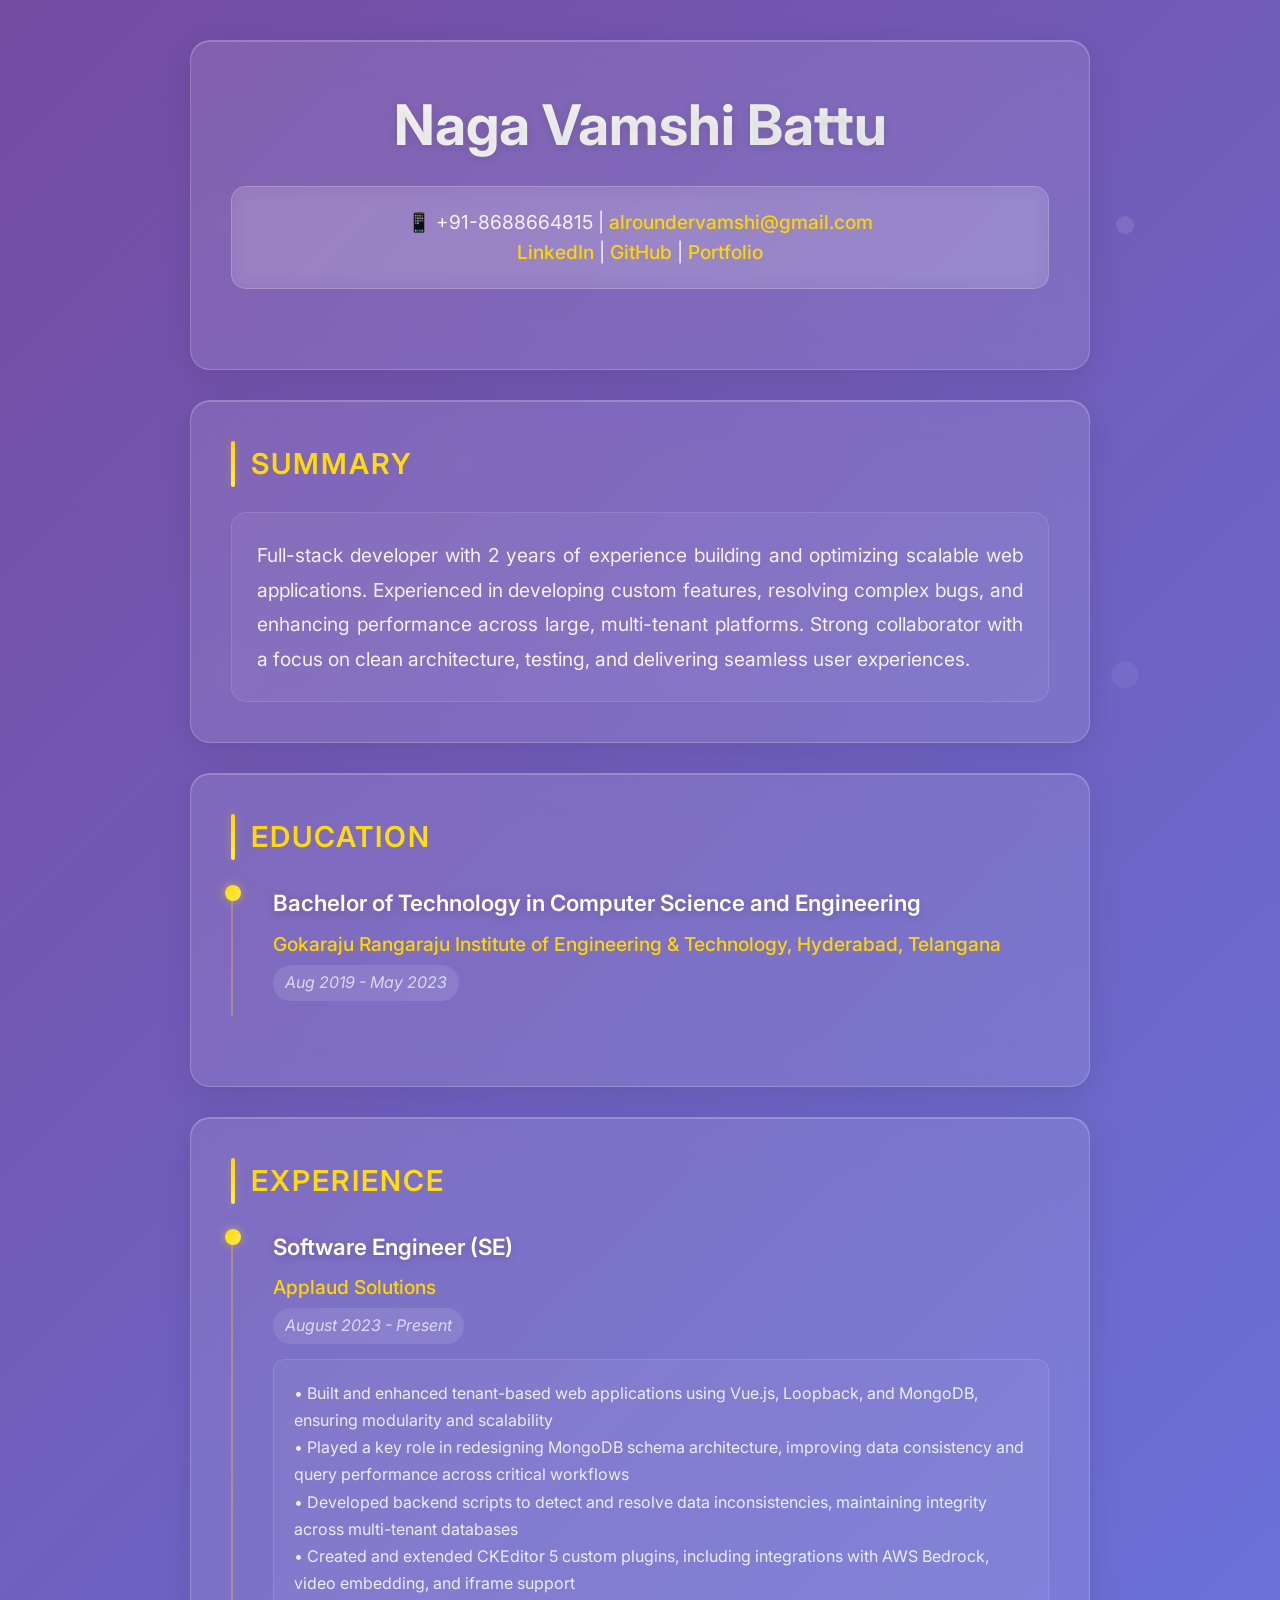
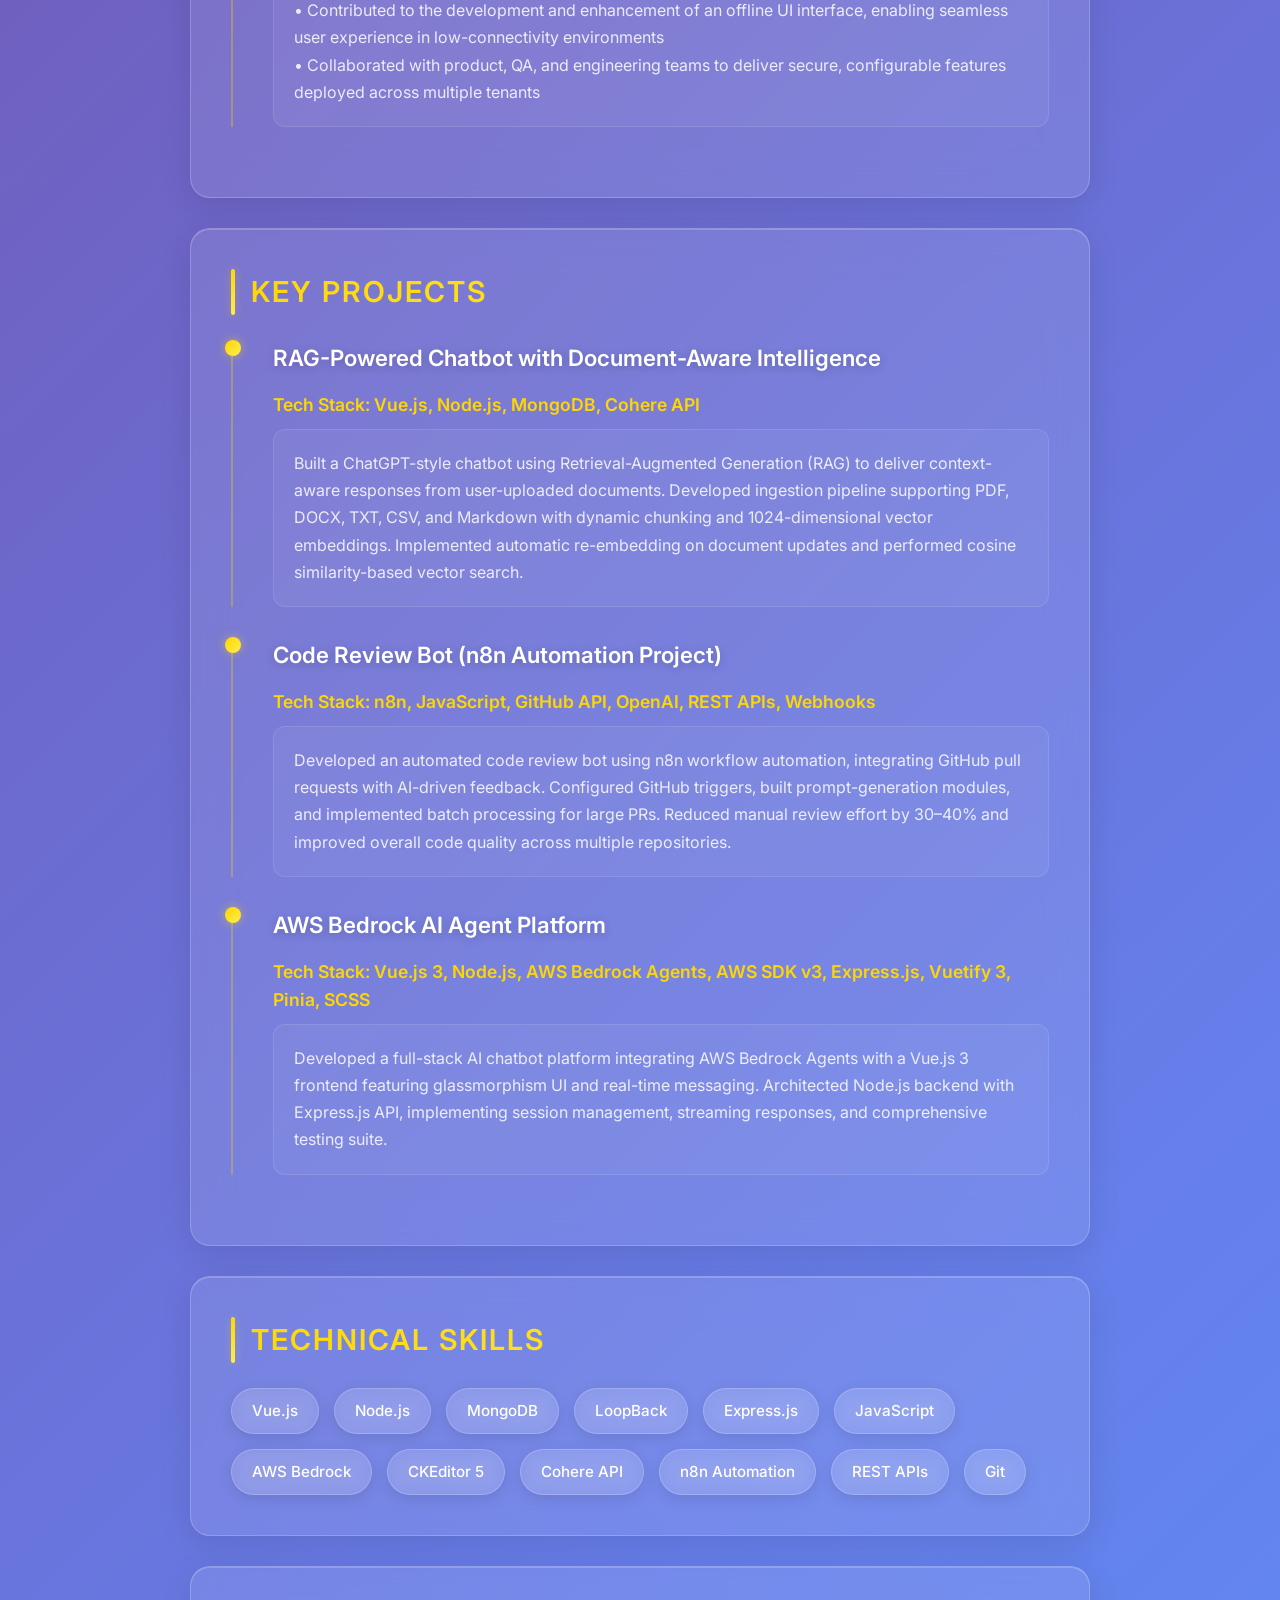
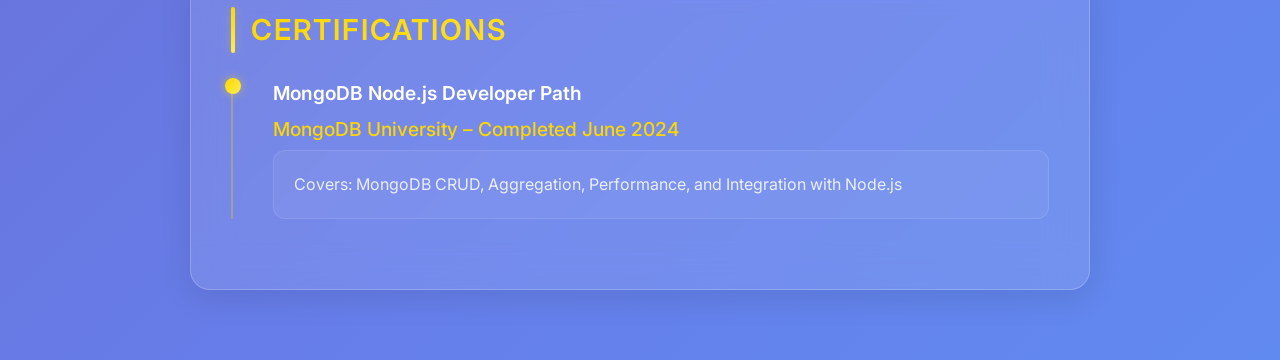
==== resume.html @ ae74ce2f "2025 resume update" ====
<!DOCTYPE html>
<html lang="en">
<head>
    <meta charset="UTF-8">
    <meta name="viewport" content="width=device-width, initial-scale=1.0">
    <title>Naga Vamshi Battu - Resume</title>
    <style>
        @import url('https://fonts.googleapis.com/css2?family=Inter:wght@300;400;500;600;700&display=swap');
        
        * {
            margin: 0;
            padding: 0;
            box-sizing: border-box;
        }
        
        body {
            font-family: 'Inter', sans-serif;
            line-height: 1.6;
            color: #ffffff;
            min-height: 100vh;
            padding: 40px 20px;
            background: linear-gradient(-45deg, #667eea, #764ba2, #667eea, #4facfe, #667eea, #764ba2);
            background-size: 400% 400%;
            animation: gradientShift 15s ease infinite;
            position: relative;
            overflow-x: hidden;
        }
        
        @keyframes gradientShift {
            0% { background-position: 0% 50%; }
            50% { background-position: 100% 50%; }
            100% { background-position: 0% 50%; }
        }
        
        body::before {
            content: '';
            position: fixed;
            top: 0;
            left: 0;
            width: 100%;
            height: 100%;
            background: url('data:image/svg+xml;utf8,<svg xmlns="http://www.w3.org/2000/svg" viewBox="0 0 100 100"><defs><pattern id="grain" width="100" height="100" patternUnits="userSpaceOnUse"><circle cx="25" cy="25" r="1" fill="white" opacity="0.1"/><circle cx="75" cy="25" r="1.5" fill="white" opacity="0.08"/><circle cx="50" cy="50" r="1" fill="white" opacity="0.1"/><circle cx="25" cy="75" r="1.5" fill="white" opacity="0.06"/><circle cx="75" cy="75" r="1" fill="white" opacity="0.09"/></pattern></defs><rect width="100%" height="100%" fill="url(%23grain)"/></svg>');
            pointer-events: none;
            z-index: 1;
        }
        
        .container {
            max-width: 900px;
            margin: 0 auto;
            position: relative;
            z-index: 2;
        }
        
        .glass-card {
            background: rgba(255, 255, 255, 0.1);
            backdrop-filter: blur(20px);
            -webkit-backdrop-filter: blur(20px);
            border: 1px solid rgba(255, 255, 255, 0.2);
            border-radius: 20px;
            padding: 40px;
            margin-bottom: 30px;
            box-shadow: 
                0 8px 32px rgba(0, 0, 0, 0.1),
                inset 0 1px 0 rgba(255, 255, 255, 0.2);
            transition: transform 0.3s ease, box-shadow 0.3s ease;
        }
        
        .glass-card:hover {
            transform: translateY(-5px);
            box-shadow: 
                0 16px 48px rgba(0, 0, 0, 0.15),
                inset 0 1px 0 rgba(255, 255, 255, 0.3);
        }
        
        .header {
            text-align: center;
            margin-bottom: 40px;
        }
        
        .name {
            font-size: 3.5em;
            font-weight: 700;
            background: linear-gradient(135deg, #ffffff, #f0f0f0);
            -webkit-background-clip: text;
            -webkit-text-fill-color: transparent;
            background-clip: text;
            margin-bottom: 15px;
            text-shadow: 0 2px 10px rgba(0, 0, 0, 0.1);
            animation: float 6s ease-in-out infinite;
        }
        
        @keyframes float {
            0%, 100% { transform: translateY(0px); }
            50% { transform: translateY(-10px); }
        }
        
        .contact-info {
            font-size: 1.2em;
            color: rgba(255, 255, 255, 0.9);
            background: rgba(255, 255, 255, 0.1);
            padding: 20px;
            border-radius: 15px;
            backdrop-filter: blur(10px);
            border: 1px solid rgba(255, 255, 255, 0.2);
        }
        
        .contact-info a {
            color: #ffd700;
            text-decoration: none;
            font-weight: 500;
            transition: color 0.3s ease;
        }
        
        .contact-info a:hover {
            color: #ffed4e;
            text-shadow: 0 0 10px rgba(255, 215, 0, 0.5);
        }
        
        .section-title {
            font-size: 1.8em;
            font-weight: 600;
            background: linear-gradient(135deg, #ffd700, #ffed4e);
            -webkit-background-clip: text;
            -webkit-text-fill-color: transparent;
            background-clip: text;
            margin-bottom: 25px;
            text-transform: uppercase;
            letter-spacing: 2px;
            position: relative;
            padding-left: 20px;
        }
        
        .section-title::before {
            content: '';
            position: absolute;
            left: 0;
            top: 50%;
            transform: translateY(-50%);
            width: 4px;
            height: 100%;
            background: linear-gradient(135deg, #ffd700, #ffed4e);
            border-radius: 2px;
            box-shadow: 0 0 10px rgba(255, 215, 0, 0.3);
        }
        
        .summary {
            font-size: 1.2em;
            line-height: 1.8;
            color: rgba(255, 255, 255, 0.9);
            text-align: justify;
            background: rgba(255, 255, 255, 0.05);
            padding: 25px;
            border-radius: 15px;
            border: 1px solid rgba(255, 255, 255, 0.1);
        }
        
        .timeline-item {
            position: relative;
            margin-bottom: 30px;
            padding-left: 40px;
            border-left: 2px solid rgba(255, 215, 0, 0.3);
        }
        
        .timeline-item::before {
            content: '';
            position: absolute;
            left: -8px;
            top: 0;
            width: 16px;
            height: 16px;
            background: linear-gradient(135deg, #ffd700, #ffed4e);
            border-radius: 50%;
            box-shadow: 0 0 10px rgba(255, 215, 0, 0.5);
            animation: pulse 2s infinite;
        }
        
        @keyframes pulse {
            0%, 100% { opacity: 1; transform: scale(1); }
            50% { opacity: 0.7; transform: scale(1.1); }
        }
        
        .job-title, .project-title {
            font-size: 1.4em;
            font-weight: 600;
            color: #ffffff;
            margin-bottom: 8px;
            text-shadow: 0 2px 10px rgba(0, 0, 0, 0.2);
        }
        
        .company, .cert-org {
            font-size: 1.2em;
            color: #ffd700;
            font-weight: 500;
            margin-bottom: 5px;
        }
        
        .duration {
            font-size: 1em;
            color: rgba(255, 255, 255, 0.7);
            font-style: italic;
            margin-bottom: 15px;
            background: rgba(255, 255, 255, 0.1);
            padding: 5px 12px;
            border-radius: 20px;
            display: inline-block;
        }
        
        .description {
            color: rgba(255, 255, 255, 0.85);
            line-height: 1.7;
            background: rgba(255, 255, 255, 0.05);
            padding: 20px;
            border-radius: 12px;
            border: 1px solid rgba(255, 255, 255, 0.1);
        }
        
        .tech-stack {
            font-weight: 600;
            color: #ffd700;
            margin-top: 15px;
            margin-bottom: 10px;
            font-size: 1.1em;
        }
        
        .skills {
            display: flex;
            flex-wrap: wrap;
            gap: 15px;
            margin-top: 20px;
        }
        
        .skill {
            background: rgba(255, 255, 255, 0.1);
            backdrop-filter: blur(10px);
            color: white;
            padding: 10px 20px;
            border-radius: 25px;
            font-size: 0.95em;
            font-weight: 500;
            border: 1px solid rgba(255, 255, 255, 0.2);
            transition: all 0.3s ease;
            box-shadow: 0 4px 15px rgba(0, 0, 0, 0.1);
        }
        
        .skill:hover {
            background: rgba(255, 215, 0, 0.2);
            transform: translateY(-3px);
            box-shadow: 0 8px 25px rgba(255, 215, 0, 0.2);
            border-color: rgba(255, 215, 0, 0.4);
        }
        
        .cert-name {
            font-weight: 600;
            color: #ffffff;
            font-size: 1.2em;
            margin-bottom: 5px;
        }
        
        /* Floating Elements */
        .floating-element {
            position: fixed;
            pointer-events: none;
            opacity: 0.1;
            animation: floatAround 20s linear infinite;
        }
        
        .floating-element:nth-child(1) {
            top: 10%;
            left: 10%;
            animation-delay: 0s;
        }
        
        .floating-element:nth-child(2) {
            top: 20%;
            right: 10%;
            animation-delay: 5s;
        }
        
        .floating-element:nth-child(3) {
            bottom: 20%;
            left: 15%;
            animation-delay: 10s;
        }
        
        @keyframes floatAround {
            0%, 100% { transform: translateY(0px) rotate(0deg); }
            33% { transform: translateY(-20px) rotate(120deg); }
            66% { transform: translateY(20px) rotate(240deg); }
        }
        
        @media print {
            body {
                background: white !important;
                color: black !important;
            }
            .glass-card {
                background: white !important;
                border: 1px solid #ddd !important;
                box-shadow: none !important;
            }
            .name, .section-title {
                color: black !important;
            }
        }
        
        @media (max-width: 768px) {
            .glass-card {
                padding: 25px;
                margin-bottom: 20px;
            }
            .name {
                font-size: 2.5em;
            }
            .section-title {
                font-size: 1.4em;
            }
            .contact-info {
                font-size: 1em;
            }
        }
    </style>
</head>
<body>
    <div class="container">
        <div class="glass-card">
            <div class="header">
                <h1 class="name">Naga Vamshi Battu</h1>
                <div class="contact-info">
                    📱 +91-8688664815 | <a href="mailto:alroundervamshi@gmail.com">alroundervamshi@gmail.com</a><br>
                    <a href="https://www.linkedin.com/in/naga-vamshi-battu-ba5304221">LinkedIn</a> | 
                    <a href="https://github.com/Nagavamshi10">GitHub</a> | 
                    <a href="https://nagavamshi2001.github.io/profile/">Portfolio</a>
                </div>
            </div>
        </div>

        <div class="glass-card">
            <h2 class="section-title">Summary</h2>
            <p class="summary">
                Full-stack developer with 2 years of experience building and optimizing scalable web applications. 
                Experienced in developing custom features, resolving complex bugs, and enhancing performance across 
                large, multi-tenant platforms. Strong collaborator with a focus on clean architecture, testing, 
                and delivering seamless user experiences.
            </p>
        </div>

        <div class="glass-card">
            <h2 class="section-title">Education</h2>
            <div class="timeline-item">
                <div class="job-title">Bachelor of Technology in Computer Science and Engineering</div>
                <div class="company">Gokaraju Rangaraju Institute of Engineering & Technology, Hyderabad, Telangana</div>
                <div class="duration">Aug 2019 - May 2023</div>
            </div>
        </div>

        <div class="glass-card">
            <h2 class="section-title">Experience</h2>
            <div class="timeline-item">
                <div class="job-title">Software Engineer (SE)</div>
                <div class="company">Applaud Solutions</div>
                <div class="duration">August 2023 - Present</div>
                <div class="description">
                    • Built and enhanced tenant-based web applications using Vue.js, Loopback, and MongoDB, ensuring modularity and scalability<br>
                    • Played a key role in redesigning MongoDB schema architecture, improving data consistency and query performance across critical workflows<br>
                    • Developed backend scripts to detect and resolve data inconsistencies, maintaining integrity across multi-tenant databases<br>
                    • Created and extended CKEditor 5 custom plugins, including integrations with AWS Bedrock, video embedding, and iframe support<br>
                    • Contributed to the development and enhancement of an offline UI interface, enabling seamless user experience in low-connectivity environments<br>
                    • Collaborated with product, QA, and engineering teams to deliver secure, configurable features deployed across multiple tenants
                </div>
            </div>
        </div>

        <div class="glass-card">
            <h2 class="section-title">Key Projects</h2>
            
            <div class="timeline-item">
                <div class="project-title">RAG-Powered Chatbot with Document-Aware Intelligence</div>
                <div class="tech-stack">Tech Stack: Vue.js, Node.js, MongoDB, Cohere API</div>
                <div class="description">
                    Built a ChatGPT-style chatbot using Retrieval-Augmented Generation (RAG) to deliver context-aware responses from user-uploaded documents. 
                    Developed ingestion pipeline supporting PDF, DOCX, TXT, CSV, and Markdown with dynamic chunking and 1024-dimensional vector embeddings. 
                    Implemented automatic re-embedding on document updates and performed cosine similarity-based vector search.
                </div>
            </div>

            <div class="timeline-item">
                <div class="project-title">Code Review Bot (n8n Automation Project)</div>
                <div class="tech-stack">Tech Stack: n8n, JavaScript, GitHub API, OpenAI, REST APIs, Webhooks</div>
                <div class="description">
                    Developed an automated code review bot using n8n workflow automation, integrating GitHub pull requests with AI-driven feedback. 
                    Configured GitHub triggers, built prompt-generation modules, and implemented batch processing for large PRs. 
                    Reduced manual review effort by 30–40% and improved overall code quality across multiple repositories.
                </div>
            </div>

            <div class="timeline-item">
                <div class="project-title">AWS Bedrock AI Agent Platform</div>
                <div class="tech-stack">Tech Stack: Vue.js 3, Node.js, AWS Bedrock Agents, AWS SDK v3, Express.js, Vuetify 3, Pinia, SCSS</div>
                <div class="description">
                    Developed a full-stack AI chatbot platform integrating AWS Bedrock Agents with a Vue.js 3 frontend featuring glassmorphism UI and real-time messaging. 
                    Architected Node.js backend with Express.js API, implementing session management, streaming responses, and comprehensive testing suite.
                </div>
            </div>
        </div>

        <div class="glass-card">
            <h2 class="section-title">Technical Skills</h2>
            <div class="skills">
                <span class="skill">Vue.js</span>
                <span class="skill">Node.js</span>
                <span class="skill">MongoDB</span>
                <span class="skill">LoopBack</span>
                <span class="skill">Express.js</span>
                <span class="skill">JavaScript</span>
                <span class="skill">AWS Bedrock</span>
                <span class="skill">CKEditor 5</span>
                <span class="skill">Cohere API</span>
                <span class="skill">n8n Automation</span>
                <span class="skill">REST APIs</span>
                <span class="skill">Git</span>
            </div>
        </div>

        <div class="glass-card">
            <h2 class="section-title">Certifications</h2>
            <div class="timeline-item">
                <div class="cert-name">MongoDB Node.js Developer Path</div>
                <div class="cert-org">MongoDB University – Completed June 2024</div>
                <div class="description">Covers: MongoDB CRUD, Aggregation, Performance, and Integration with Node.js</div>
            </div>
        </div>
    </div>
</body>
</html>
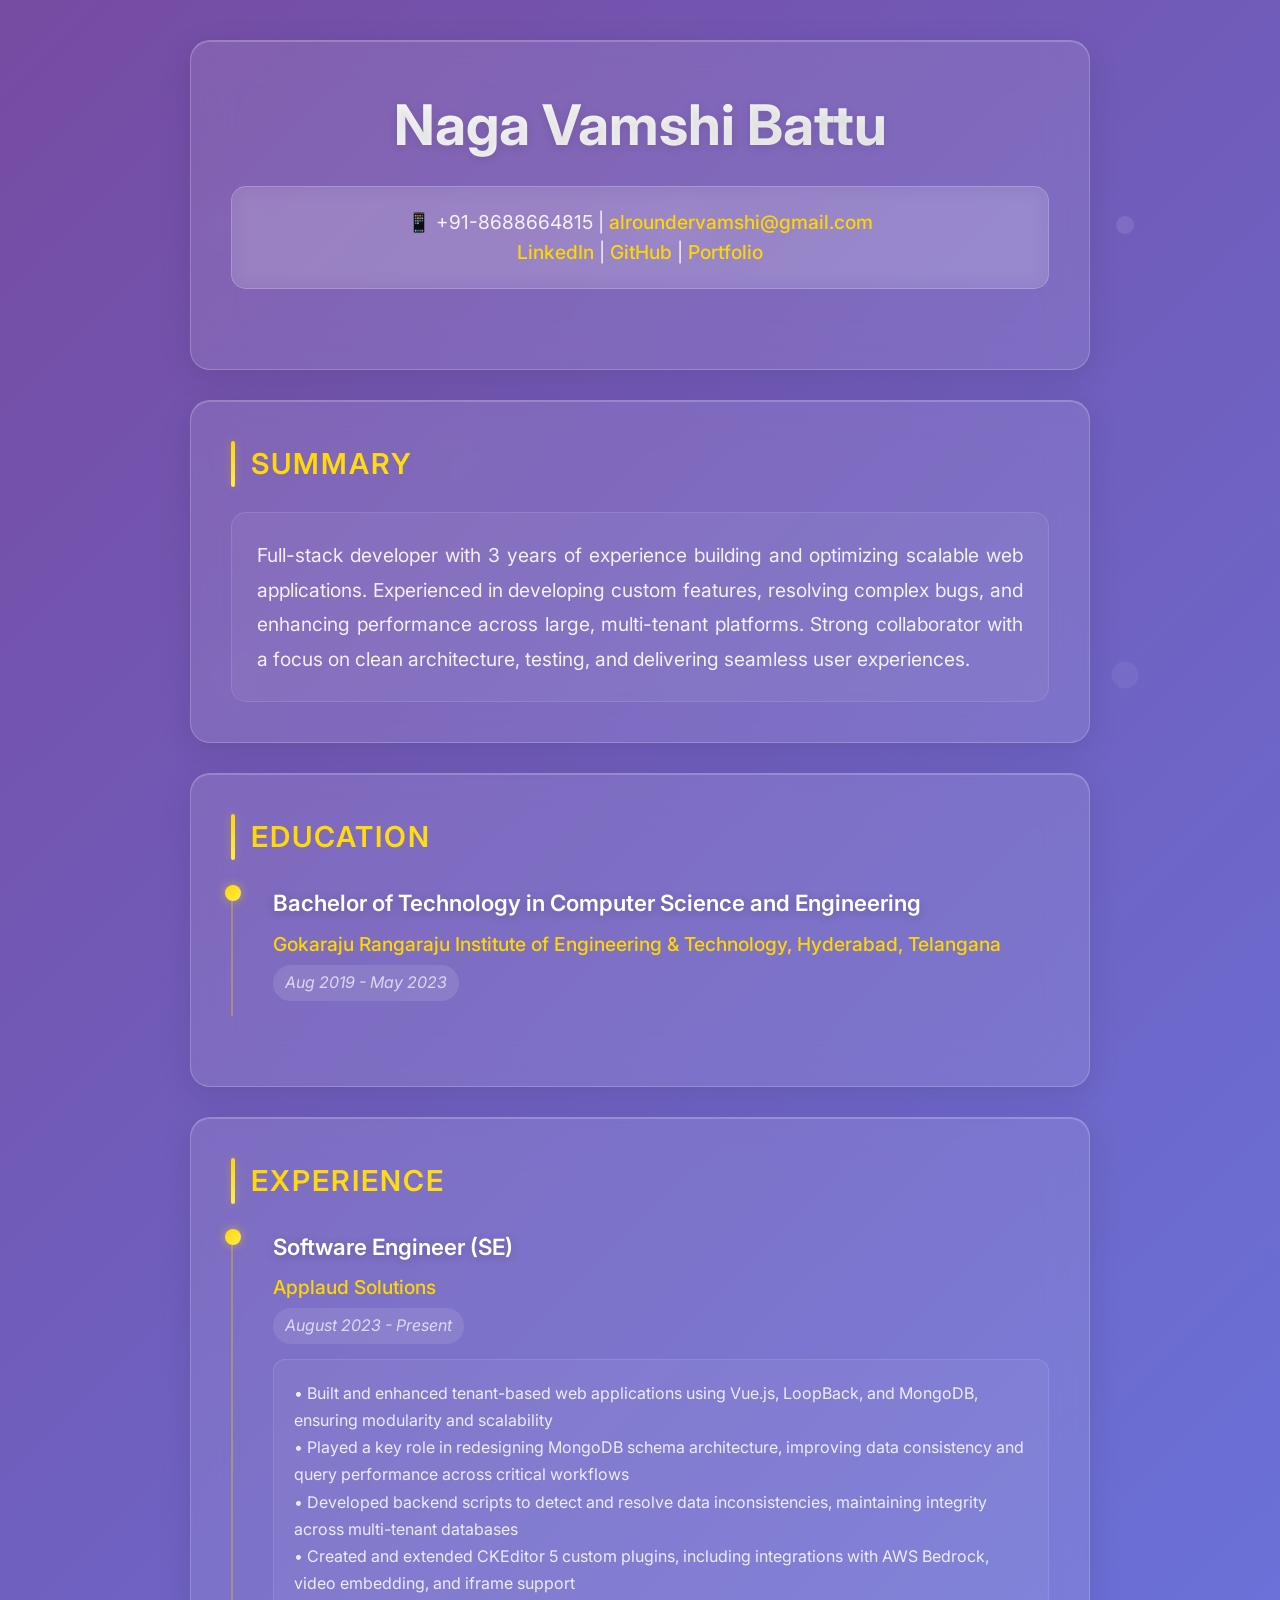
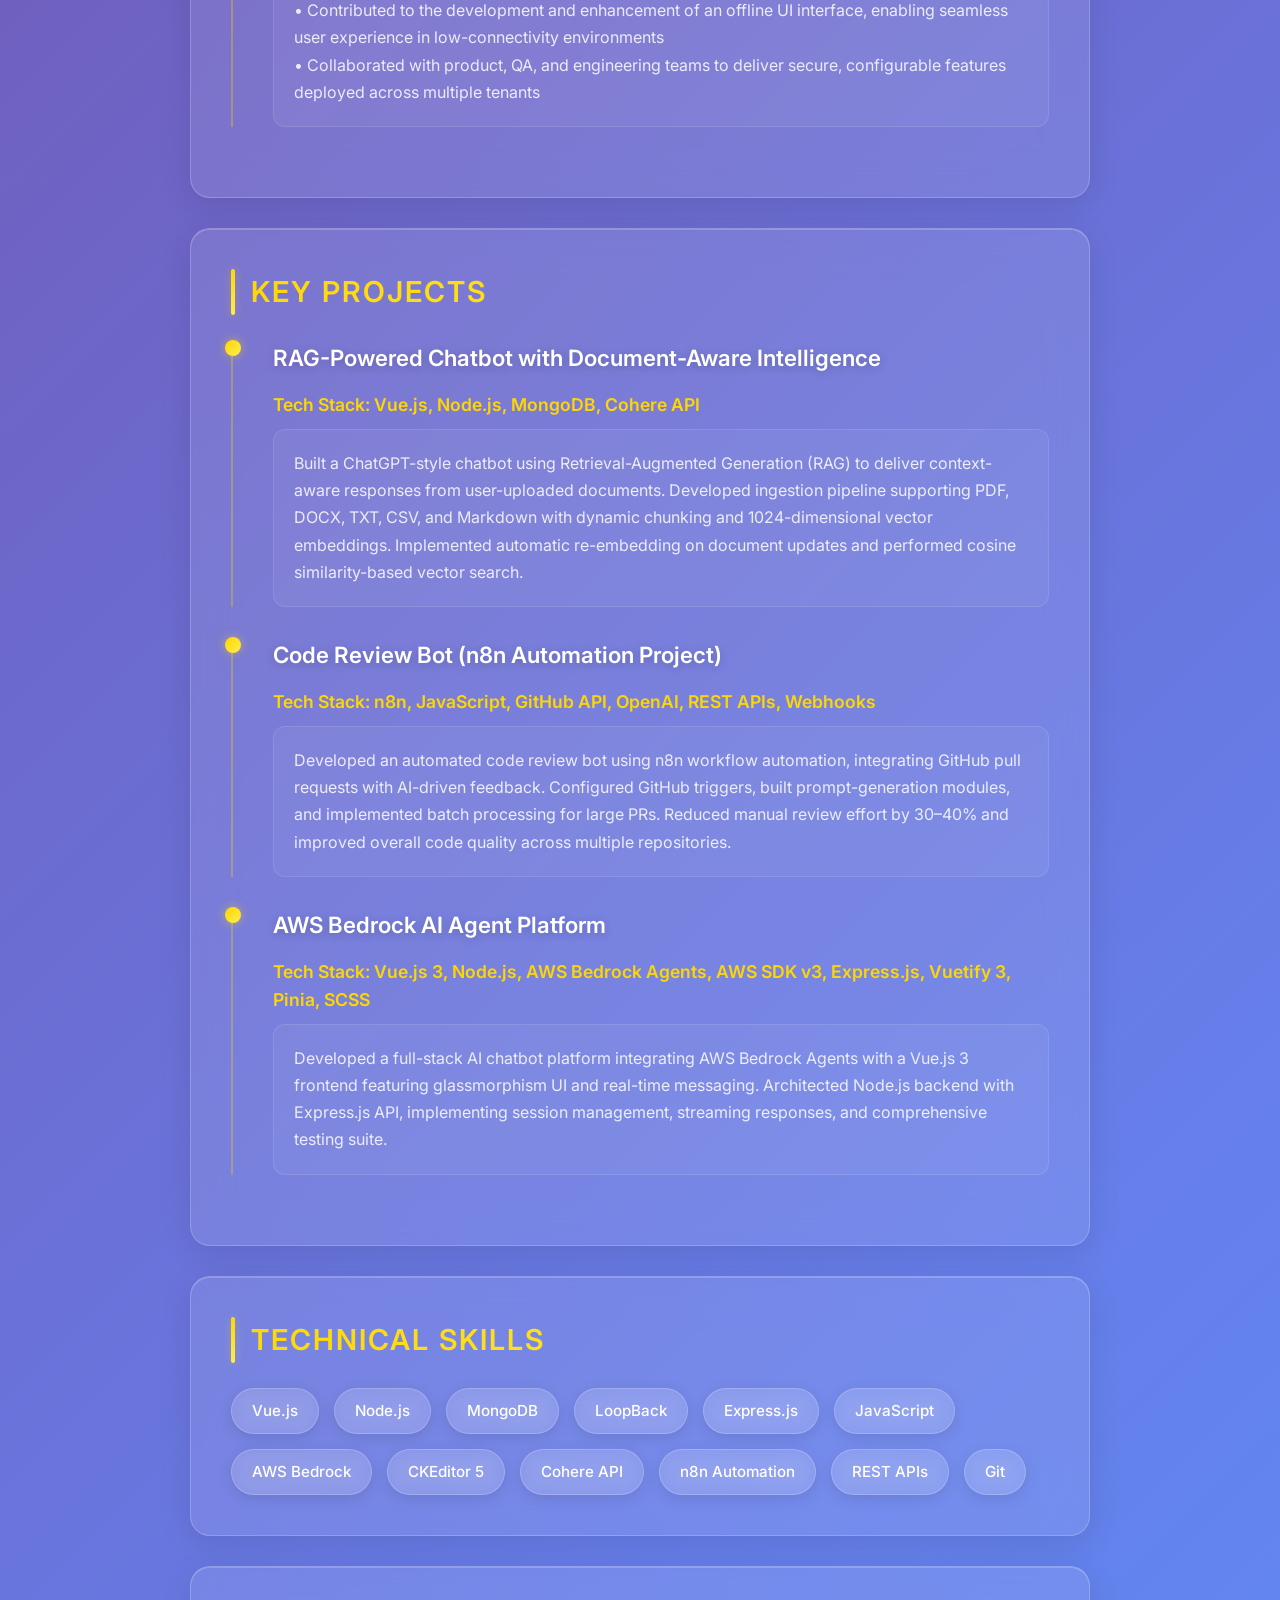
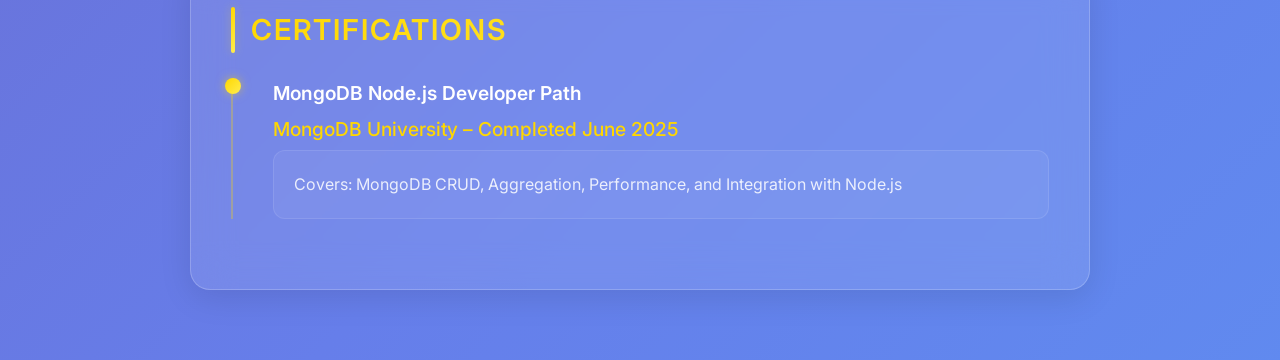
==== commit 085607d6: "14-05" ====
--- a/resume.html
+++ b/resume.html
@@ -337,7 +337,7 @@
         <div class="glass-card">
             <h2 class="section-title">Summary</h2>
             <p class="summary">
-                Full-stack developer with 2 years of experience building and optimizing scalable web applications. 
+                Full-stack developer with 3 years of experience building and optimizing scalable web applications. 
                 Experienced in developing custom features, resolving complex bugs, and enhancing performance across 
                 large, multi-tenant platforms. Strong collaborator with a focus on clean architecture, testing, 
                 and delivering seamless user experiences.
@@ -360,7 +360,7 @@
                 <div class="company">Applaud Solutions</div>
                 <div class="duration">August 2023 - Present</div>
                 <div class="description">
-                    • Built and enhanced tenant-based web applications using Vue.js, Loopback, and MongoDB, ensuring modularity and scalability<br>
+                    • Built and enhanced tenant-based web applications using Vue.js, LoopBack, and MongoDB, ensuring modularity and scalability<br>
                     • Played a key role in redesigning MongoDB schema architecture, improving data consistency and query performance across critical workflows<br>
                     • Developed backend scripts to detect and resolve data inconsistencies, maintaining integrity across multi-tenant databases<br>
                     • Created and extended CKEditor 5 custom plugins, including integrations with AWS Bedrock, video embedding, and iframe support<br>
@@ -425,7 +425,7 @@
             <h2 class="section-title">Certifications</h2>
             <div class="timeline-item">
                 <div class="cert-name">MongoDB Node.js Developer Path</div>
-                <div class="cert-org">MongoDB University – Completed June 2024</div>
+                <div class="cert-org">MongoDB University – Completed June 2025</div>
                 <div class="description">Covers: MongoDB CRUD, Aggregation, Performance, and Integration with Node.js</div>
             </div>
         </div>
